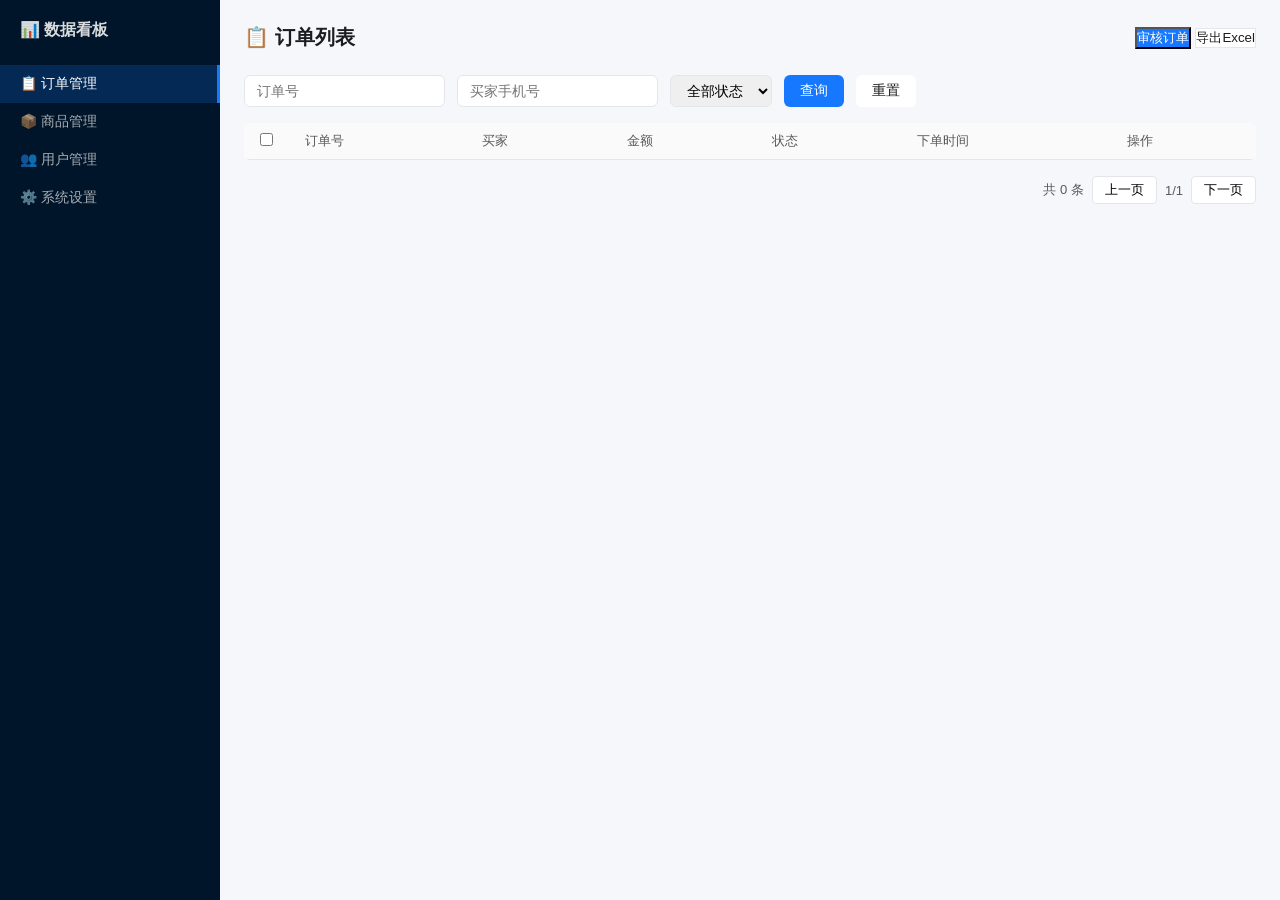
==== example/admin/index.html @ 7fd8e55f "fix: Windows encoding compat + add example directory - verify-prototype.py: add sys.stdout encoding " ====
<!DOCTYPE html>
<html lang="zh-CN">
<head><meta charset="UTF-8"><title>订单管理 - 原型示例</title>
<link rel="stylesheet" href="design-tokens.css">
<style>
*{margin:0;padding:0;box-sizing:border-box;font-family:-apple-system,'PingFang SC','Microsoft YaHei',sans-serif}
body{background:var(--brand-bg);color:var(--text-primary);min-height:100vh}
.sidebar{position:fixed;left:0;top:0;width:220px;height:100vh;background:var(--sidebar-bg);color:#fff;padding:20px 0}
.sidebar h2{padding:0 20px;font-size:16px;margin-bottom:24px;color:rgba(255,255,255,0.85)}
.sidebar a{display:block;padding:10px 20px;color:rgba(255,255,255,0.65);text-decoration:none;font-size:14px}
.sidebar a.active{background:rgba(22,119,255,0.2);color:#fff;border-right:3px solid var(--brand-primary)}
.main{margin-left:220px;padding:24px}
.header{display:flex;justify-content:space-between;align-items:center;margin-bottom:24px}
.header h1{font-size:20px}
.search-bar{display:flex;gap:12px;margin-bottom:16px;flex-wrap:wrap}
.search-bar input,.search-bar select{padding:6px 12px;border:1px solid var(--border);border-radius:var(--radius);font-size:14px}
.search-bar .btn{padding:6px 16px;border:none;border-radius:var(--radius);cursor:pointer;font-size:14px}
.btn-primary{background:var(--brand-primary);color:#fff}
.btn-outline{background:#fff;color:var(--text-primary);border:1px solid var(--border)}
table{width:100%;border-collapse:collapse;background:#fff;border-radius:var(--radius);overflow:hidden}
th{background:#FAFAFA;padding:9px 16px;text-align:left;font-size:13px;font-weight:500;color:var(--text-secondary);border-bottom:1px solid var(--border)}
td{padding:9px 16px;font-size:14px;border-bottom:1px solid #F0F0F0}
tr:hover td{background:#F5F5F5}
.status{padding:2px 8px;border-radius:4px;font-size:12px;font-weight:500}
.status-pending{background:#FFF7E6;color:#D46B08}
.status-approved{background:#F6FFED;color:#389E0D}
.status-rejected{background:#FFF1F0;color:#CF1322}
.pagination{display:flex;justify-content:flex-end;align-items:center;gap:8px;margin-top:16px;font-size:13px;color:var(--text-secondary)}
.pagination button{padding:4px 12px;border:1px solid var(--border);border-radius:4px;background:#fff;cursor:pointer}
.empty-state{text-align:center;padding:80px 20px;color:var(--text-secondary)}
.empty-state h3{font-size:16px;margin-bottom:8px;color:var(--text-primary)}
.loading-skeleton td{height:24px;background:linear-gradient(90deg,#f0f0f0 25%,#e0e0e0 50%,#f0f0f0 75%);background-size:200% 100%;animation:shimmer 1.5s infinite}
@keyframes shimmer{0%{background-position:200% 0}100%{background-position:-200% 0}}
</style></head>
<body>
<div class="sidebar">
  <h2>📊 数据看板</h2>
  <a href="#" class="active">📋 订单管理</a>
  <a href="#">📦 商品管理</a>
  <a href="#">👥 用户管理</a>
  <a href="#">⚙️ 系统设置</a>
</div>
<div class="main" id="app">
  <div class="header">
    <h1>📋 订单列表</h1>
    <div>
      <button class="btn btn-primary" onclick="showModal('modalReview')">审核订单</button>
      <button class="btn btn-outline" data-action="exportOrder">导出Excel</button>
    </div>
  </div>
  <div class="search-bar">
    <input placeholder="订单号" id="searchOrderNo">
    <input placeholder="买家手机号" id="searchPhone">
    <select id="searchStatus">
      <option value="">全部状态</option>
      <option value="pending">待审核</option>
      <option value="approved">已通过</option>
      <option value="rejected">已驳回</option>
    </select>
    <button class="btn btn-primary" data-action="search">查询</button>
    <button class="btn btn-outline" data-action="reset">重置</button>
  </div>
  <table id="orderTable">
    <thead>
      <tr>
        <th style="width:40px"><input type="checkbox" id="selectAll"></th>
        <th>订单号</th>
        <th>买家</th>
        <th>金额</th>
        <th>状态</th>
        <th>下单时间</th>
        <th>操作</th>
      </tr>
    </thead>
    <tbody id="orderBody"></tbody>
  </table>
  <div id="emptyState" class="empty-state" style="display:none">
    <h3>暂无订单数据</h3>
    <p>当前筛选条件下没有找到订单</p>
  </div>
  <div id="loadingState" class="empty-state" style="display:none">
    <h3>⏳ 加载中...</h3>
  </div>
  <div class="pagination">
    <span>共 <span id="totalCount">0</span> 条</span>
    <button id="prevPage" data-action="prevPage">上一页</button>
    <span id="pageInfo">1/1</span>
    <button id="nextPage" data-action="nextPage">下一页</button>
  </div>
</div>

<!-- 审核弹窗 -->
<div id="modalReview" class="modal-overlay" style="display:none" onclick="if(event.target===this)closeModal('modalReview')">
  <div class="modal" style="background:#fff;margin:10% auto;max-width:480px;border-radius:8px;padding:24px;box-shadow:0 6px 30px rgba(0,0,0,0.12)">
    <h3 style="margin-bottom:16px">订单审核</h3>
    <div style="margin-bottom:16px"><label style="display:block;margin-bottom:6px;font-size:14px;color:#595959">审核结果</label>
      <label><input type="radio" name="reviewAction" value="approve" checked> 通过</label>
      <label style="margin-left:16px"><input type="radio" name="reviewAction" value="reject"> 驳回</label>
    </div>
    <div style="margin-bottom:20px"><label style="display:block;margin-bottom:6px;font-size:14px;color:#595959">备注</label>
      <textarea id="reviewRemark" style="width:100%;padding:8px;border:1px solid #d9d9d9;border-radius:6px;min-height:80px;font-size:14px" placeholder="请输入审核意见（驳回时必填）"></textarea>
    </div>
    <div style="text-align:right;display:flex;gap:8px;justify-content:flex-end">
      <button class="btn btn-outline" onclick="closeModal('modalReview')">取消</button>
      <button class="btn btn-primary" onclick="submitReview()">提交</button>
    </div>
  </div>
</div>

<script src="data/mock-data.js"></script>
<script>
function renderOrders(list) {
  var tbody = document.getElementById('orderBody');
  var empty = document.getElementById('emptyState');
  if (!list || list.length === 0) {
    tbody.innerHTML = '';
    empty.style.display = 'block';
    document.getElementById('totalCount').textContent = '0';
    return;
  }
  empty.style.display = 'none';
  tbody.innerHTML = list.map(function(o) {
    var statusLabel = {pending:'待审核',approved:'已通过',rejected:'已驳回'}[o.status] || o.status;
    var statusClass = 'status-' + o.status;
    return '<tr><td><input type="checkbox" class="order-check" value="'+o.id+'"></td>' +
      '<td><a href="#" onclick="showOrderDetail(\''+o.id+'\')" style="color:#1677ff">'+o.order_no+'</a></td>' +
      '<td>'+o.customer+'</td>' +
      '<td>¥'+o.amount.toFixed(2)+'</td>' +
      '<td><span class="status '+statusClass+'">'+statusLabel+'</span></td>' +
      '<td>'+o.created_at+'</td>' +
      '<td><button class="btn btn-outline" style="padding:2px 12px;font-size:12px" onclick="showModal(\'modalReview\')">审核</button></td></tr>';
  }).join('');
  document.getElementById('totalCount').textContent = list.length;
  document.getElementById('pageInfo').textContent = '1/1';
}

// 数据加载
function loadData() {
  var loading = document.getElementById('loadingState');
  loading.style.display = 'block';
  setTimeout(function() {
    loading.style.display = 'none';
    renderOrders(MOCK.orders.list);
  }, 500);
}

// 弹窗控制
function showModal(id) { document.getElementById(id).style.display = 'block'; }
function closeModal(id) { document.getElementById(id).style.display = 'none'; }
function showOrderDetail(id) { showToast('查看订单 ' + id); }
function submitReview() { closeModal('modalReview'); showToast('审核提交成功'); }

// Toast
function showToast(msg) {
  var t = document.createElement('div');
  t.textContent = msg;
  t.style.cssText = 'position:fixed;top:24px;left:50%;transform:translateX(-50%);background:#fff;color:#333;padding:12px 24px;border-radius:8px;box-shadow:0 4px 12px rgba(0,0,0,0.15);z-index:9999';
  document.body.appendChild(t);
  setTimeout(function(){t.remove()}, 2000);
}

// 事件委托
document.addEventListener('click', function(e) {
  var el = e.target.closest('[data-action]');
  if (!el) return;
  switch(el.dataset.action) {
    case 'exportOrder': showToast('正在导出Excel...'); break;
    case 'search': showToast('搜索中...'); break;
    case 'reset': renderOrders(MOCK.orders.list); break;
    case 'nextPage': showToast('下一页'); break;
    case 'prevPage': showToast('上一页'); break;
  }
});

loadData();
</script>
</body>
</html>
---- example/admin/design-tokens.css ----
:root {
  --brand-primary: #1677FF;
  --brand-bg: #F5F7FA;
  --sidebar-bg: #001529;
  --text-primary: #1D1D1F;
  --text-secondary: #595959;
  --border: #E5E6EB;
  --radius: 6px;
}
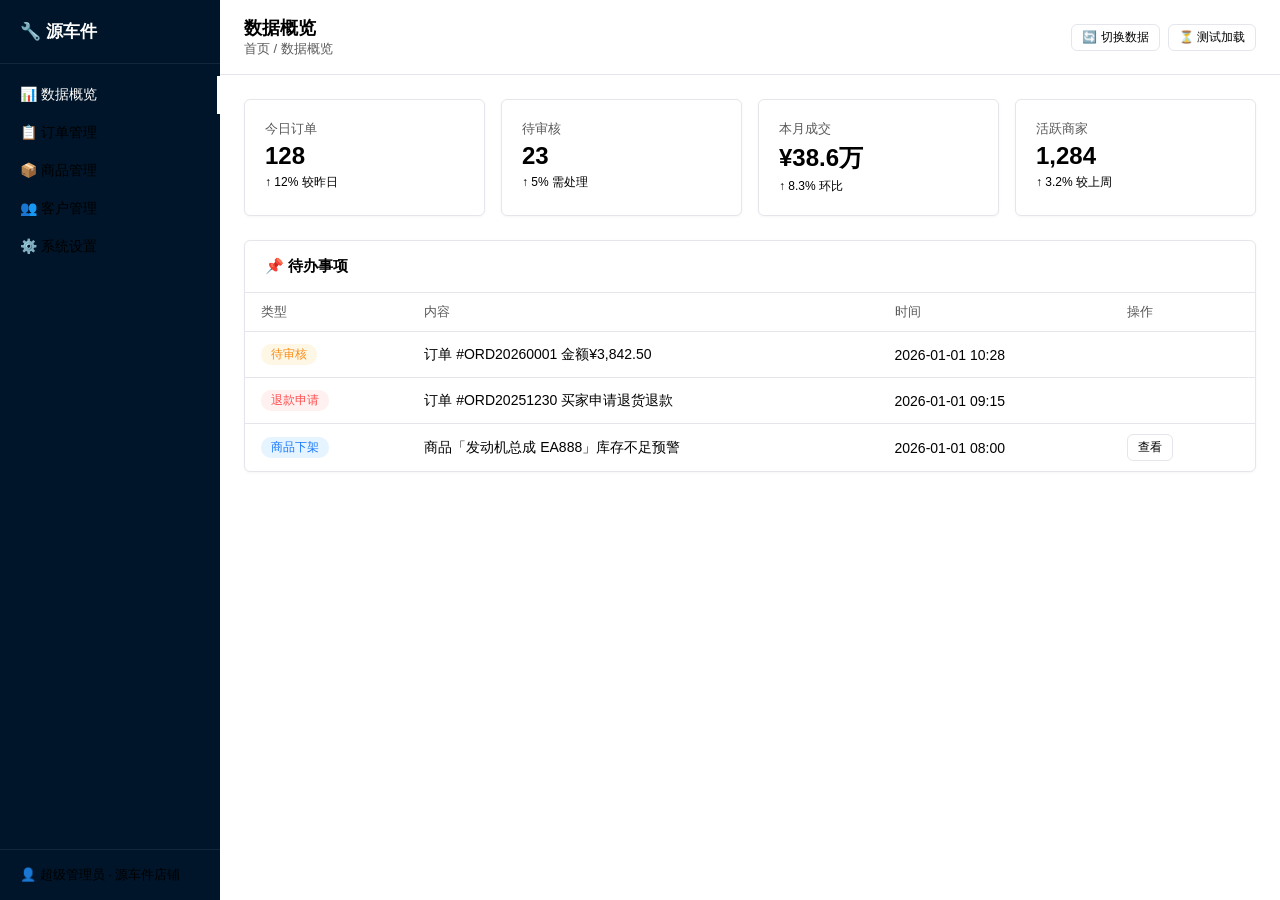
==== commit 4e158987: "feat: comprehensive interactive prototype example - 4-page order management system with navigation -" ====
--- a/example/admin/index.html
+++ b/example/admin/index.html
@@ -1,178 +1,522 @@
 <!DOCTYPE html>
 <html lang="zh-CN">
-<head><meta charset="UTF-8"><title>订单管理 - 原型示例</title>
+<head>
+<meta charset="UTF-8">
+<meta name="viewport" content="width=device-width, initial-scale=1.0">
+<title>源车件 · 商家管理后台</title>
 <link rel="stylesheet" href="design-tokens.css">
 <style>
-*{margin:0;padding:0;box-sizing:border-box;font-family:-apple-system,'PingFang SC','Microsoft YaHei',sans-serif}
-body{background:var(--brand-bg);color:var(--text-primary);min-height:100vh}
-.sidebar{position:fixed;left:0;top:0;width:220px;height:100vh;background:var(--sidebar-bg);color:#fff;padding:20px 0}
-.sidebar h2{padding:0 20px;font-size:16px;margin-bottom:24px;color:rgba(255,255,255,0.85)}
-.sidebar a{display:block;padding:10px 20px;color:rgba(255,255,255,0.65);text-decoration:none;font-size:14px}
-.sidebar a.active{background:rgba(22,119,255,0.2);color:#fff;border-right:3px solid var(--brand-primary)}
-.main{margin-left:220px;padding:24px}
-.header{display:flex;justify-content:space-between;align-items:center;margin-bottom:24px}
-.header h1{font-size:20px}
-.search-bar{display:flex;gap:12px;margin-bottom:16px;flex-wrap:wrap}
-.search-bar input,.search-bar select{padding:6px 12px;border:1px solid var(--border);border-radius:var(--radius);font-size:14px}
-.search-bar .btn{padding:6px 16px;border:none;border-radius:var(--radius);cursor:pointer;font-size:14px}
-.btn-primary{background:var(--brand-primary);color:#fff}
-.btn-outline{background:#fff;color:var(--text-primary);border:1px solid var(--border)}
-table{width:100%;border-collapse:collapse;background:#fff;border-radius:var(--radius);overflow:hidden}
-th{background:#FAFAFA;padding:9px 16px;text-align:left;font-size:13px;font-weight:500;color:var(--text-secondary);border-bottom:1px solid var(--border)}
-td{padding:9px 16px;font-size:14px;border-bottom:1px solid #F0F0F0}
-tr:hover td{background:#F5F5F5}
-.status{padding:2px 8px;border-radius:4px;font-size:12px;font-weight:500}
-.status-pending{background:#FFF7E6;color:#D46B08}
-.status-approved{background:#F6FFED;color:#389E0D}
-.status-rejected{background:#FFF1F0;color:#CF1322}
-.pagination{display:flex;justify-content:flex-end;align-items:center;gap:8px;margin-top:16px;font-size:13px;color:var(--text-secondary)}
-.pagination button{padding:4px 12px;border:1px solid var(--border);border-radius:4px;background:#fff;cursor:pointer}
-.empty-state{text-align:center;padding:80px 20px;color:var(--text-secondary)}
-.empty-state h3{font-size:16px;margin-bottom:8px;color:var(--text-primary)}
-.loading-skeleton td{height:24px;background:linear-gradient(90deg,#f0f0f0 25%,#e0e0e0 50%,#f0f0f0 75%);background-size:200% 100%;animation:shimmer 1.5s infinite}
+/* ========== Reset & Base ========== */
+*{margin:0;padding:0;box-sizing:border-box}
+body{font-family:-apple-system,'PingFang SC','Microsoft YaHei',sans-serif;
+     background:var(--bg);color:var(--text);min-height:100vh;display:flex}
+
+/* ========== Sidebar ========== */
+.sidebar{width:220px;min-height:100vh;background:var(--sidebar-bg);display:flex;flex-direction:column;flex-shrink:0}
+.sidebar .logo{padding:20px;font-size:17px;font-weight:700;color:#fff;border-bottom:1px solid rgba(255,255,255,0.08);display:flex;align-items:center;gap:10px}
+.sidebar nav{padding:12px 0;flex:1}
+.sidebar nav a{display:flex;align-items:center;gap:10px;padding:10px 20px;color:var(--sidebar-text);
+              text-decoration:none;font-size:14px;transition:all 0.2s;border-right:3px solid transparent}
+.sidebar nav a:hover{background:rgba(255,255,255,0.05);color:#fff}
+.sidebar nav a.active{background:var(--sidebar-active-bg);color:#fff;border-right-color:var(--primary)}
+.sidebar .user-info{padding:16px 20px;border-top:1px solid rgba(255,255,255,0.08);color:var(--sidebar-text);font-size:13px}
+
+/* ========== Main ========== */
+.main{flex:1;display:flex;flex-direction:column;min-height:100vh}
+.topbar{display:flex;justify-content:space-between;align-items:center;padding:16px 24px;background:#fff;
+        border-bottom:1px solid var(--border)}
+.topbar h1{font-size:18px;font-weight:600}
+.topbar .breadcrumb{font-size:13px;color:var(--text-secondary)}
+.content{padding:24px;flex:1}
+
+/* ========== Stats Cards ========== */
+.stats{display:grid;grid-template-columns:repeat(4,1fr);gap:16px;margin-bottom:24px}
+.stat-card{background:#fff;border-radius:var(--radius);padding:20px;box-shadow:0 1px 3px rgba(0,0,0,0.04);border:1px solid var(--border)}
+.stat-card .label{font-size:13px;color:var(--text-secondary);margin-bottom:4px}
+.stat-card .value{font-size:24px;font-weight:700;color:var(--text)}
+.stat-card .trend{font-size:12px;margin-top:4px}
+.stat-card .trend.up{color:var(--success)}
+.stat-card .trend.down{color:var(--danger)}
+
+/* ========== Card ========== */
+.card{background:#fff;border-radius:var(--radius);box-shadow:0 1px 3px rgba(0,0,0,0.04);border:1px solid var(--border);overflow:hidden}
+.card-header{display:flex;justify-content:space-between;align-items:center;padding:16px 20px;border-bottom:1px solid var(--border)}
+.card-header h2{font-size:15px;font-weight:600}
+.card-body{padding:0}
+
+/* ========== Table ========== */
+table{width:100%;border-collapse:collapse}
+th{background:var(--table-header);padding:10px 16px;text-align:left;font-size:13px;font-weight:500;color:var(--text-secondary);border-bottom:1px solid var(--border)}
+td{padding:10px 16px;font-size:14px;border-bottom:1px solid var(--border)}
+tr:last-child td{border-bottom:none}
+tr:hover td{background:var(--row-hover)}
+
+/* ========== Badge / Status ========== */
+.badge{display:inline-block;padding:2px 10px;border-radius:10px;font-size:12px;font-weight:500}
+.badge-blue{background:#E6F4FF;color:#1677FF}
+.badge-green{background:#F6FFED;color:#52C41A}
+.badge-orange{background:#FFF7E6;color:#FA8C16}
+.badge-red{background:#FFF1F0;color:#FF4D4F}
+.badge-default{background:#F5F5F5;color:#595959}
+
+/* ========== Search Bar ========== */
+.search-bar{display:flex;gap:10px;padding:16px 20px;flex-wrap:wrap;align-items:center}
+.search-bar input,.search-bar select{padding:7px 12px;border:1px solid var(--border);border-radius:var(--radius);font-size:14px;background:#fff;outline:none;transition:border 0.2s}
+.search-bar input:focus,.search-bar select:focus{border-color:var(--primary)}
+
+/* ========== Buttons ========== */
+.btn{display:inline-flex;align-items:center;gap:6px;padding:7px 16px;border:none;border-radius:var(--radius);
+     font-size:14px;cursor:pointer;transition:all 0.2s;text-decoration:none}
+.btn-primary{background:var(--primary);color:#fff}
+.btn-primary:hover{background:var(--primary-hover)}
+.btn-success{background:var(--success);color:#fff}
+.btn-danger{background:var(--danger);color:#fff}
+.btn-outline{background:#fff;color:var(--text);border:1px solid var(--border)}
+.btn-outline:hover{border-color:var(--primary);color:var(--primary)}
+.btn-sm{padding:4px 10px;font-size:12px}
+.btn:disabled{opacity:0.5;cursor:not-allowed}
+
+/* ========== Pagination ========== */
+.pagination{display:flex;justify-content:space-between;align-items:center;padding:12px 20px;border-top:1px solid var(--border)}
+.pagination .info{font-size:13px;color:var(--text-secondary)}
+.pagination .pages{display:flex;gap:4px}
+.pagination .pages span{padding:4px 10px;border:1px solid var(--border);border-radius:4px;font-size:13px;cursor:pointer}
+.pagination .pages span.active{background:var(--primary);color:#fff;border-color:var(--primary)}
+.pagination .pages span:hover:not(.active){border-color:var(--primary)}
+
+/* ========== Modal ========== */
+.modal-overlay{position:fixed;inset:0;background:rgba(0,0,0,0.45);z-index:1000;display:flex;align-items:center;justify-content:center}
+.modal{background:#fff;border-radius:8px;width:520px;max-width:90vw;max-height:80vh;overflow-y:auto;box-shadow:0 6px 30px rgba(0,0,0,0.12)}
+.modal-header{display:flex;justify-content:space-between;align-items:center;padding:16px 20px;border-bottom:1px solid var(--border)}
+.modal-header h3{font-size:16px;font-weight:600}
+.modal-close{width:28px;height:28px;border:none;background:none;font-size:18px;cursor:pointer;color:#999;border-radius:4px}
+.modal-close:hover{background:#f5f5f5;color:#333}
+.modal-body{padding:20px}
+.modal-footer{display:flex;justify-content:flex-end;gap:8px;padding:12px 20px;border-top:1px solid var(--border)}
+
+/* ========== Form ========== */
+.form-group{margin-bottom:16px}
+.form-group label{display:block;font-size:14px;color:var(--text);margin-bottom:6px;font-weight:500}
+.form-group input,.form-group select,.form-group textarea{width:100%;padding:7px 12px;border:1px solid var(--border);
+  border-radius:var(--radius);font-size:14px;outline:none;transition:border 0.2s;font-family:inherit}
+.form-group input:focus,.form-group select:focus,.form-group textarea:focus{border-color:var(--primary)}
+.form-group .error{border-color:var(--danger)}
+.form-group .error-msg{color:var(--danger);font-size:12px;margin-top:4px;display:none}
+.form-row{display:grid;grid-template-columns:1fr 1fr;gap:12px}
+
+/* ========== Toast ========== */
+.toast-container{position:fixed;top:20px;right:20px;z-index:9999;display:flex;flex-direction:column;gap:8px}
+.toast{padding:12px 20px;border-radius:6px;font-size:14px;box-shadow:0 4px 12px rgba(0,0,0,0.12);
+       animation:slideIn 0.3s ease;display:flex;align-items:center;gap:8px;min-width:260px}
+.toast-success{background:#F6FFED;color:#389E0D;border:1px solid #B7EB8F}
+.toast-error{background:#FFF1F0;color:#CF1322;border:1px solid #FFA39E}
+.toast-info{background:#E6F4FF;color:#1677FF;border:1px solid #91CAFF}
+@keyframes slideIn{from{transform:translateX(100%);opacity:0}to{transform:translateX(0);opacity:1}}
+
+/* ========== Empty & Loading ========== */
+.empty-state{text-align:center;padding:60px 20px;color:var(--text-secondary)}
+.empty-state .icon{font-size:48px;margin-bottom:12px;opacity:0.3}
+.empty-state p{font-size:14px;margin-bottom:16px}
+.skeleton td{height:24px;background:linear-gradient(90deg,#f0f0f0 25%,#e8e8e8 50%,#f0f0f0 75%);background-size:200% 100%;animation:shimmer 1.5s infinite}
 @keyframes shimmer{0%{background-position:200% 0}100%{background-position:-200% 0}}
-</style></head>
+
+/* ========== Tabs ========== */
+.tabs{display:flex;border-bottom:1px solid var(--border);background:#fff}
+.tab{padding:10px 20px;font-size:14px;cursor:pointer;color:var(--text-secondary);border-bottom:2px solid transparent;transition:all 0.2s}
+.tab:hover{color:var(--text)}
+.tab.active{color:var(--primary);border-bottom-color:var(--primary);font-weight:500}
+
+/* ========== Detail view ========== */
+.detail-grid{display:grid;grid-template-columns:1fr 1fr;gap:16px;padding:20px}
+.detail-item{}
+.detail-item .label{font-size:12px;color:var(--text-secondary);margin-bottom:2px}
+.detail-item .value{font-size:14px;color:var(--text)}
+
+/* ========== Hide/Show ========== */
+.hidden{display:none!important}
+</style>
+</head>
 <body>
+
+<!-- ===== Sidebar ===== -->
 <div class="sidebar">
-  <h2>📊 数据看板</h2>
-  <a href="#" class="active">📋 订单管理</a>
-  <a href="#">📦 商品管理</a>
-  <a href="#">👥 用户管理</a>
-  <a href="#">⚙️ 系统设置</a>
+  <div class="logo">🔧 源车件</div>
+  <nav>
+    <a href="#" data-page="dashboard" class="active" onclick="navigate('dashboard')">📊 数据概览</a>
+    <a href="#" data-page="orders" onclick="navigate('orders')">📋 订单管理</a>
+    <a href="#" data-page="products" onclick="navigate('products')">📦 商品管理</a>
+    <a href="#" data-page="customers" onclick="navigate('customers')">👥 客户管理</a>
+    <a href="#" data-page="settings" onclick="navigate('customers')">⚙️ 系统设置</a>
+  </nav>
+  <div class="user-info">👤 超级管理员 · 源车件店铺</div>
 </div>
-<div class="main" id="app">
-  <div class="header">
-    <h1>📋 订单列表</h1>
+
+<!-- ===== Main ===== -->
+<div class="main">
+  <div class="topbar">
     <div>
-      <button class="btn btn-primary" onclick="showModal('modalReview')">审核订单</button>
-      <button class="btn btn-outline" data-action="exportOrder">导出Excel</button>
+      <h1 id="pageTitle">数据概览</h1>
+      <div class="breadcrumb" id="breadcrumb">首页 / 数据概览</div>
+    </div>
+    <div style="display:flex;gap:8px">
+      <button class="btn btn-outline btn-sm" onclick="toggleData()">🔄 切换数据</button>
+      <button class="btn btn-outline btn-sm" onclick="showToast('info','操作成功','操作已执行')">⏳ 测试加载</button>
     </div>
   </div>
-  <div class="search-bar">
-    <input placeholder="订单号" id="searchOrderNo">
-    <input placeholder="买家手机号" id="searchPhone">
-    <select id="searchStatus">
-      <option value="">全部状态</option>
-      <option value="pending">待审核</option>
-      <option value="approved">已通过</option>
-      <option value="rejected">已驳回</option>
-    </select>
-    <button class="btn btn-primary" data-action="search">查询</button>
-    <button class="btn btn-outline" data-action="reset">重置</button>
-  </div>
-  <table id="orderTable">
-    <thead>
-      <tr>
-        <th style="width:40px"><input type="checkbox" id="selectAll"></th>
-        <th>订单号</th>
-        <th>买家</th>
-        <th>金额</th>
-        <th>状态</th>
-        <th>下单时间</th>
-        <th>操作</th>
-      </tr>
-    </thead>
-    <tbody id="orderBody"></tbody>
-  </table>
-  <div id="emptyState" class="empty-state" style="display:none">
-    <h3>暂无订单数据</h3>
-    <p>当前筛选条件下没有找到订单</p>
-  </div>
-  <div id="loadingState" class="empty-state" style="display:none">
-    <h3>⏳ 加载中...</h3>
-  </div>
-  <div class="pagination">
-    <span>共 <span id="totalCount">0</span> 条</span>
-    <button id="prevPage" data-action="prevPage">上一页</button>
-    <span id="pageInfo">1/1</span>
-    <button id="nextPage" data-action="nextPage">下一页</button>
+
+  <div class="content">
+    <!-- ===== Dashboard Page ===== -->
+    <div id="page-dashboard">
+      <div class="stats">
+        <div class="stat-card"><div class="label">今日订单</div><div class="value">128</div><div class="trend up">↑ 12% 较昨日</div></div>
+        <div class="stat-card"><div class="label">待审核</div><div class="value">23</div><div class="trend down">↑ 5% 需处理</div></div>
+        <div class="stat-card"><div class="label">本月成交</div><div class="value">¥38.6万</div><div class="trend up">↑ 8.3% 环比</div></div>
+        <div class="stat-card"><div class="label">活跃商家</div><div class="value">1,284</div><div class="trend up">↑ 3.2% 较上周</div></div>
+      </div>
+      <div class="card">
+        <div class="card-header"><h2>📌 待办事项</h2></div>
+        <div class="card-body">
+          <table><thead><tr><th>类型</th><th>内容</th><th>时间</th><th>操作</th></tr></thead>
+            <tbody>
+              <tr><td><span class="badge badge-orange">待审核</span></td><td>订单 #ORD20260001 金额¥3,842.50</td><td>2026-01-01 10:28</td><td><button class="btn btn-primary btn-sm" onclick="navigate('orders')">去处理</button></td></tr>
+              <tr><td><span class="badge badge-red">退款申请</span></td><td>订单 #ORD20251230 买家申请退货退款</td><td>2026-01-01 09:15</td><td><button class="btn btn-primary btn-sm" onclick="navigate('orders')">去处理</button></td></tr>
+              <tr><td><span class="badge badge-blue">商品下架</span></td><td>商品「发动机总成 EA888」库存不足预警</td><td>2026-01-01 08:00</td><td><button class="btn btn-outline btn-sm" onclick="navigate('products')">查看</button></td></tr>
+            </tbody>
+          </table>
+        </div>
+      </div>
+    </div>
+
+    <!-- ===== Orders Page ===== -->
+    <div id="page-orders" class="hidden">
+      <div class="card">
+        <div class="card-header"><h2>📋 订单列表</h2>
+          <div style="display:flex;gap:8px">
+            <button class="btn btn-primary btn-sm" onclick="openModal('review-modal')">✅ 审核订单</button>
+            <button class="btn btn-outline btn-sm" data-action="export">📥 导出Excel</button>
+          </div>
+        </div>
+        <div class="tabs">
+          <span class="tab active" data-tab="all" onclick="switchTab(this,'all')">全部</span>
+          <span class="tab" data-tab="pending" onclick="switchTab(this,'pending')">待审核</span>
+          <span class="tab" data-tab="approved" onclick="switchTab(this,'approved')">已通过</span>
+          <span class="tab" data-tab="shipped" onclick="switchTab(this,'shipped')">已发货</span>
+        </div>
+        <div class="search-bar">
+          <input placeholder="订单号" id="search-order">
+          <input placeholder="买家" id="search-customer">
+          <select id="search-status">
+            <option value="">全部状态</option>
+            <option value="pending">待审核</option>
+            <option value="approved">已通过</option>
+            <option value="shipped">已发货</option>
+            <option value="completed">已完成</option>
+            <option value="cancelled">已取消</option>
+          </select>
+          <button class="btn btn-primary btn-sm" data-action="search">🔍 查询</button>
+          <button class="btn btn-outline btn-sm" data-action="reset">↻ 重置</button>
+        </div>
+        <table id="order-table"><thead>
+          <tr><th style="width:36px"><input type="checkbox" id="check-all"></th>
+          <th>订单号</th><th>买家</th><th>金额</th><th>状态</th><th>下单时间</th><th style="width:160px">操作</th></tr>
+        </thead>
+        <tbody id="order-tbody"></tbody></table>
+        <div id="order-empty" class="empty-state hidden">
+          <div class="icon">📭</div><p>暂无符合条件的订单</p>
+          <button class="btn btn-outline" onclick="resetSearch()">重置筛选条件</button>
+        </div>
+        <div id="order-loading" class="empty-state hidden">
+          <div class="icon">⏳</div><p>正在加载数据...</p>
+        </div>
+        <div class="pagination" id="order-pagination">
+          <span class="info">共 <span id="total-orders">0</span> 条</span>
+          <div class="pages">
+            <span onclick="prevPage()">‹</span>
+            <span class="active">1</span>
+            <span onclick="nextPage()">›</span>
+          </div>
+        </div>
+      </div>
+    </div>
+
+    <!-- ===== Products Page ===== -->
+    <div id="page-products" class="hidden">
+      <div class="card">
+        <div class="card-header"><h2>📦 商品列表</h2>
+          <button class="btn btn-primary btn-sm" onclick="openModal('product-modal')">➕ 新增商品</button>
+        </div>
+        <div class="search-bar">
+          <input placeholder="商品名称" id="search-product">
+          <select id="search-category"><option value="">全部分类</option>
+            <option value="engine">发动机</option><option value="trans">变速箱</option>
+            <option value="elec">电子电器</option><option value="body">车身件</option>
+          </select>
+          <button class="btn btn-primary btn-sm" data-action="search">🔍 查询</button>
+          <button class="btn btn-outline btn-sm" data-action="reset">↻ 重置</button>
+        </div>
+        <table><thead><tr><th>商品名称</th><th>分类</th><th>OE号</th><th>价格</th><th>库存</th><th>状态</th><th>操作</th></tr></thead>
+          <tbody id="product-tbody"></tbody></table>
+        <div id="product-empty" class="empty-state hidden">
+          <div class="icon">📦</div><p>暂无商品</p>
+          <button class="btn btn-primary" onclick="openModal('product-modal')">新增第一个商品</button>
+        </div>
+      </div>
+    </div>
+
+    <!-- ===== Customers Page ===== -->
+    <div id="page-customers" class="hidden">
+      <div class="card">
+        <div class="card-header"><h2>👥 客户列表</h2></div>
+        <table><thead><tr><th>客户名称</th><th>联系人</th><th>手机号</th><th>累计交易</th><th>注册时间</th><th>状态</th></tr></thead>
+          <tbody id="customer-tbody"></tbody></table>
+      </div>
+    </div>
   </div>
 </div>
 
-<!-- 审核弹窗 -->
-<div id="modalReview" class="modal-overlay" style="display:none" onclick="if(event.target===this)closeModal('modalReview')">
-  <div class="modal" style="background:#fff;margin:10% auto;max-width:480px;border-radius:8px;padding:24px;box-shadow:0 6px 30px rgba(0,0,0,0.12)">
-    <h3 style="margin-bottom:16px">订单审核</h3>
-    <div style="margin-bottom:16px"><label style="display:block;margin-bottom:6px;font-size:14px;color:#595959">审核结果</label>
-      <label><input type="radio" name="reviewAction" value="approve" checked> 通过</label>
-      <label style="margin-left:16px"><input type="radio" name="reviewAction" value="reject"> 驳回</label>
-    </div>
-    <div style="margin-bottom:20px"><label style="display:block;margin-bottom:6px;font-size:14px;color:#595959">备注</label>
-      <textarea id="reviewRemark" style="width:100%;padding:8px;border:1px solid #d9d9d9;border-radius:6px;min-height:80px;font-size:14px" placeholder="请输入审核意见（驳回时必填）"></textarea>
-    </div>
-    <div style="text-align:right;display:flex;gap:8px;justify-content:flex-end">
-      <button class="btn btn-outline" onclick="closeModal('modalReview')">取消</button>
-      <button class="btn btn-primary" onclick="submitReview()">提交</button>
+<!-- ===== Toast Container ===== -->
+<div class="toast-container" id="toast-container"></div>
+
+<!-- ===== Modal: 审核弹窗 ===== -->
+<div id="review-modal" class="modal-overlay hidden" onclick="if(event.target===this)closeModal('review-modal')">
+  <div class="modal">
+    <div class="modal-header"><h3>✅ 订单审核</h3><button class="modal-close" onclick="closeModal('review-modal')">✕</button></div>
+    <div class="modal-body">
+      <div class="form-group">
+        <label>审核结果</label>
+        <div style="display:flex;gap:16px;padding-top:4px">
+          <label><input type="radio" name="reviewAction" value="approve" checked> 通过</label>
+          <label><input type="radio" name="reviewAction" value="reject" id="reject-radio"> 驳回</label>
+        </div>
+      </div>
+      <div class="form-group">
+        <label>审核意见</label>
+        <textarea id="review-remark" rows="3" placeholder="请输入审核意见（驳回时必填）"></textarea>
+      </div>
+      <div class="form-group" id="reject-reason-group" style="display:none">
+        <label>驳回原因</label>
+        <select><option>信息不完整</option><option>价格异常</option><option>库存不足</option><option>其他原因</option></select>
+      </div>
+    </div>
+    <div class="modal-footer">
+      <button class="btn btn-outline" onclick="closeModal('review-modal')">取消</button>
+      <button class="btn btn-primary" onclick="submitReview()">提交审核</button>
     </div>
   </div>
 </div>
 
-<script src="data/mock-data.js"></script>
+<!-- ===== Modal: 商品新增/编辑 ===== -->
+<div id="product-modal" class="modal-overlay hidden" onclick="if(event.target===this)closeModal('product-modal')">
+  <div class="modal">
+    <div class="modal-header"><h3>➕ 新增商品</h3><button class="modal-close" onclick="closeModal('product-modal')">✕</button></div>
+    <div class="modal-body">
+      <div class="form-row">
+        <div class="form-group"><label>商品名称 <span style="color:red">*</span></label><input placeholder="请输入商品名称" id="prod-name"></div>
+        <div class="form-group"><label>分类 <span style="color:red">*</span></label>
+          <select><option>发动机</option><option>变速箱</option><option>电子电器</option><option>车身件</option></select></div>
+      </div>
+      <div class="form-row">
+        <div class="form-group"><label>OE号 <span style="color:red">*</span></label><input placeholder="如: 06H103064C"></div>
+        <div class="form-group"><label>售价 <span style="color:red">*</span></label><input placeholder="0.00" type="number"></div>
+      </div>
+      <div class="form-row">
+        <div class="form-group"><label>库存</label><input placeholder="0" type="number" value="1"></div>
+        <div class="form-group"><label>状态</label>
+          <select><option>上架</option><option>下架</option></select></div>
+      </div>
+      <div class="form-group"><label>商品描述</label><textarea rows="3" placeholder="可选，描述商品成色、适配车型等信息"></textarea></div>
+    </div>
+    <div class="modal-footer">
+      <button class="btn btn-outline" onclick="closeModal('product-modal')">取消</button>
+      <button class="btn btn-primary" onclick="submitProduct()">保存</button>
+    </div>
+  </div>
+</div>
+
+<!-- ===== Scripts ===== -->
+<script src="../data/mock-data.js"></script>
 <script>
-function renderOrders(list) {
-  var tbody = document.getElementById('orderBody');
-  var empty = document.getElementById('emptyState');
-  if (!list || list.length === 0) {
-    tbody.innerHTML = '';
-    empty.style.display = 'block';
-    document.getElementById('totalCount').textContent = '0';
+/* ========== Navigation ========== */
+var CURRENT_PAGE = 'dashboard';
+function navigate(page) {
+  document.querySelectorAll('.main [id^="page-"]').forEach(function(p){p.classList.add('hidden')});
+  var el = document.getElementById('page-' + page);
+  if (el) el.classList.remove('hidden');
+  document.querySelectorAll('.sidebar nav a').forEach(function(a){a.classList.remove('active')});
+  var link = document.querySelector('.sidebar nav a[data-page="' + page + '"]');
+  if (link) link.classList.add('active');
+  CURRENT_PAGE = page;
+  var titles = {dashboard:'数据概览',orders:'订单管理',products:'商品管理',customers:'客户管理'};
+  document.getElementById('pageTitle').textContent = titles[page] || page;
+  document.getElementById('breadcrumb').textContent = '首页 / ' + (titles[page] || page);
+  if (page === 'orders') renderOrders();
+  if (page === 'products') renderProducts();
+  if (page === 'customers') renderCustomers();
+}
+
+/* ========== Toast ========== */
+function showToast(type, title, msg) {
+  var c = document.getElementById('toast-container');
+  var icons = {success:'✅',error:'❌',info:'ℹ️'};
+  var t = document.createElement('div');
+  t.className = 'toast toast-' + type;
+  t.innerHTML = '<span>' + (icons[type]||'') + '</span><div><strong>' + title + '</strong><br>' + msg + '</div>';
+  c.appendChild(t);
+  setTimeout(function(){t.style.opacity='0';t.style.transition='opacity 0.3s';setTimeout(function(){t.remove()},300)},2500);
+}
+
+/* ========== Modal ========== */
+function openModal(id) { document.getElementById(id).classList.remove('hidden') }
+function closeModal(id) { document.getElementById(id).classList.add('hidden') }
+document.getElementById('reject-radio')?.addEventListener('change', function() {
+  document.getElementById('reject-reason-group').style.display = this.checked ? 'block' : 'none';
+});
+function submitReview() {
+  closeModal('review-modal');
+  showToast('success','审核提交成功','订单审核结果已记录');
+}
+function submitProduct() {
+  var name = document.getElementById('prod-name').value;
+  if (!name) { showToast('error','保存失败','请填写商品名称'); return; }
+  closeModal('product-modal');
+  showToast('success','保存成功','商品「' + name + '」已添加');
+}
+
+/* ========== Data Toggle ========== */
+var dataMode = 0;
+function toggleData() {
+  dataMode = (dataMode + 1) % 3;
+  var labels = ['正常数据','空数据','加载中'];
+  showToast('info','切换: ' + labels[dataMode],'');
+  if (CURRENT_PAGE === 'orders') renderOrders();
+  if (CURRENT_PAGE === 'products') renderProducts();
+  if (CURRENT_PAGE === 'customers') renderCustomers();
+}
+
+/* ========== Orders ========== */
+var orderPage = 1;
+var orderFilter = 'all';
+function getOrders() {
+  if (dataMode === 2) return null; // loading
+  if (dataMode === 1) return [];   // empty
+  return MOCK.getOrders();
+}
+function getFilteredOrders() {
+  var all = getOrders();
+  if (!all || all.length === 0) return all;
+  var status = document.getElementById('search-status')?.value || '';
+  var keyword = (document.getElementById('search-order')?.value || '').toLowerCase();
+  var customer = (document.getElementById('search-customer')?.value || '').toLowerCase();
+  return all.filter(function(o) {
+    if (orderFilter !== 'all' && o.status !== orderFilter) return false;
+    if (status && o.status !== status) return false;
+    if (keyword && !o.order_no.toLowerCase().includes(keyword)) return false;
+    if (customer && !o.customer.toLowerCase().includes(customer)) return false;
+    return true;
+  });
+}
+function renderOrders() {
+  var tbody = document.getElementById('order-tbody');
+  var empty = document.getElementById('order-empty');
+  var loading = document.getElementById('order-loading');
+  var pagination = document.getElementById('order-pagination');
+  var total = document.getElementById('total-orders');
+
+  if (dataMode === 2) {
+    tbody.innerHTML = '<tr class="skeleton"><td></td><td></td><td></td><td></td><td></td><td></td><td></td></tr>'.repeat(5);
+    empty.classList.add('hidden'); loading.classList.remove('hidden'); pagination.classList.add('hidden');
+    setTimeout(function(){ dataMode = 0; renderOrders(); }, 1500);
     return;
   }
-  empty.style.display = 'none';
-  tbody.innerHTML = list.map(function(o) {
-    var statusLabel = {pending:'待审核',approved:'已通过',rejected:'已驳回'}[o.status] || o.status;
-    var statusClass = 'status-' + o.status;
-    return '<tr><td><input type="checkbox" class="order-check" value="'+o.id+'"></td>' +
-      '<td><a href="#" onclick="showOrderDetail(\''+o.id+'\')" style="color:#1677ff">'+o.order_no+'</a></td>' +
+
+  var orders = getFilteredOrders();
+  if (!orders || orders.length === 0) {
+    tbody.innerHTML = '';
+    empty.classList.remove('hidden'); loading.classList.add('hidden');
+    pagination.classList.add('hidden'); return;
+  }
+  empty.classList.add('hidden'); loading.classList.add('hidden'); pagination.classList.remove('hidden');
+  total.textContent = orders.length;
+
+  var statusMap = {pending:'待审核',approved:'已通过',shipped:'已发货',completed:'已完成',cancelled:'已取消'};
+  var badgeMap = {pending:'badge-orange',approved:'badge-green',shipped:'badge-blue',completed:'badge-default',cancelled:'badge-red'};
+
+  tbody.innerHTML = orders.map(function(o) {
+    return '<tr><td><input type="checkbox"></td>' +
+      '<td><a href="#" onclick="showOrderDetail(\''+o.id+'\')" style="color:var(--primary)">'+o.order_no+'</a></td>' +
       '<td>'+o.customer+'</td>' +
-      '<td>¥'+o.amount.toFixed(2)+'</td>' +
-      '<td><span class="status '+statusClass+'">'+statusLabel+'</span></td>' +
-      '<td>'+o.created_at+'</td>' +
-      '<td><button class="btn btn-outline" style="padding:2px 12px;font-size:12px" onclick="showModal(\'modalReview\')">审核</button></td></tr>';
+      '<td><strong>¥'+o.amount.toFixed(2)+'</strong></td>' +
+      '<td><span class="badge '+badgeMap[o.status]+'">'+(statusMap[o.status]||o.status)+'</span></td>' +
+      '<td style="color:var(--text-secondary);font-size:13px">'+o.created_at+'</td>' +
+      '<td>' +
+        '<button class="btn btn-primary btn-sm" onclick="openModal(\'review-modal\')">审核</button> ' +
+        '<button class="btn btn-outline btn-sm" onclick="showOrderDetail(\''+o.id+'\')">查看</button>' +
+      '</td></tr>';
   }).join('');
-  document.getElementById('totalCount').textContent = list.length;
-  document.getElementById('pageInfo').textContent = '1/1';
-}
-
-// 数据加载
-function loadData() {
-  var loading = document.getElementById('loadingState');
-  loading.style.display = 'block';
-  setTimeout(function() {
-    loading.style.display = 'none';
-    renderOrders(MOCK.orders.list);
-  }, 500);
-}
-
-// 弹窗控制
-function showModal(id) { document.getElementById(id).style.display = 'block'; }
-function closeModal(id) { document.getElementById(id).style.display = 'none'; }
-function showOrderDetail(id) { showToast('查看订单 ' + id); }
-function submitReview() { closeModal('modalReview'); showToast('审核提交成功'); }
-
-// Toast
-function showToast(msg) {
-  var t = document.createElement('div');
-  t.textContent = msg;
-  t.style.cssText = 'position:fixed;top:24px;left:50%;transform:translateX(-50%);background:#fff;color:#333;padding:12px 24px;border-radius:8px;box-shadow:0 4px 12px rgba(0,0,0,0.15);z-index:9999';
-  document.body.appendChild(t);
-  setTimeout(function(){t.remove()}, 2000);
-}
-
-// 事件委托
+}
+function showOrderDetail(id) {
+  var o = MOCK.getOrderById(id);
+  if (o) showToast('info','订单详情','#' + o.order_no + ' | ' + o.customer + ' | ¥' + o.amount.toFixed(2));
+}
+function switchTab(el, tab) {
+  document.querySelectorAll('.tabs .tab').forEach(function(t){t.classList.remove('active')});
+  el.classList.add('active');
+  orderFilter = tab;
+  renderOrders();
+}
+function resetSearch() {
+  document.getElementById('search-order').value = '';
+  document.getElementById('search-customer').value = '';
+  document.getElementById('search-status').value = '';
+  renderOrders();
+}
+function prevPage(){showToast('info','翻页','上一页')}
+function nextPage(){showToast('info','翻页','下一页')}
+
+/* ========== Products ========== */
+function renderProducts() {
+  var tbody = document.getElementById('product-tbody');
+  var empty = document.getElementById('product-empty');
+  if (dataMode === 1) { tbody.innerHTML = ''; empty.classList.remove('hidden'); return; }
+  empty.classList.add('hidden');
+  var products = MOCK.getProducts();
+  tbody.innerHTML = products.map(function(p) {
+    return '<tr><td><a href="#" style="color:var(--primary)">'+p.name+'</a></td>' +
+      '<td>'+p.category+'</td><td style="font-size:13px;color:var(--text-secondary)">'+p.oe+'</td>' +
+      '<td><strong>¥'+p.price.toFixed(2)+'</strong></td>' +
+      '<td>'+p.stock+'</td>' +
+      '<td><span class="badge '+(p.status==='上架'?'badge-green':'badge-default')+'">'+p.status+'</span></td>' +
+      '<td><button class="btn btn-outline btn-sm" onclick="showToast(\'info\',\'编辑商品\',\''+p.name+'\')">编辑</button></td></tr>';
+  }).join('');
+}
+
+/* ========== Customers ========== */
+function renderCustomers() {
+  var tbody = document.getElementById('customer-tbody');
+  var customers = MOCK.getCustomers();
+  tbody.innerHTML = customers.map(function(c) {
+    return '<tr><td><strong>'+c.name+'</strong></td><td>'+c.contact+'</td>' +
+      '<td>'+c.phone+'</td><td><strong>¥'+c.total.toFixed(2)+'</strong></td>' +
+      '<td style="color:var(--text-secondary);font-size:13px">'+c.reg_date+'</td>' +
+      '<td><span class="badge '+(c.status==='active'?'badge-green':'badge-default')+'">'+(c.status==='active'?'活跃':' inactive')+'</span></td></tr>';
+  }).join('');
+}
+
+/* ========== Event Delegation for data-action ========== */
 document.addEventListener('click', function(e) {
   var el = e.target.closest('[data-action]');
   if (!el) return;
   switch(el.dataset.action) {
-    case 'exportOrder': showToast('正在导出Excel...'); break;
-    case 'search': showToast('搜索中...'); break;
-    case 'reset': renderOrders(MOCK.orders.list); break;
-    case 'nextPage': showToast('下一页'); break;
-    case 'prevPage': showToast('上一页'); break;
+    case 'search': renderOrders(); break;
+    case 'reset': resetSearch(); break;
+    case 'export': showToast('success','导出成功','Excel文件已生成，请查看下载列表'); break;
   }
 });
 
-loadData();
+/* ========== Init ========== */
+renderOrders();
+renderProducts();
+renderCustomers();
 </script>
 </body>
 </html>
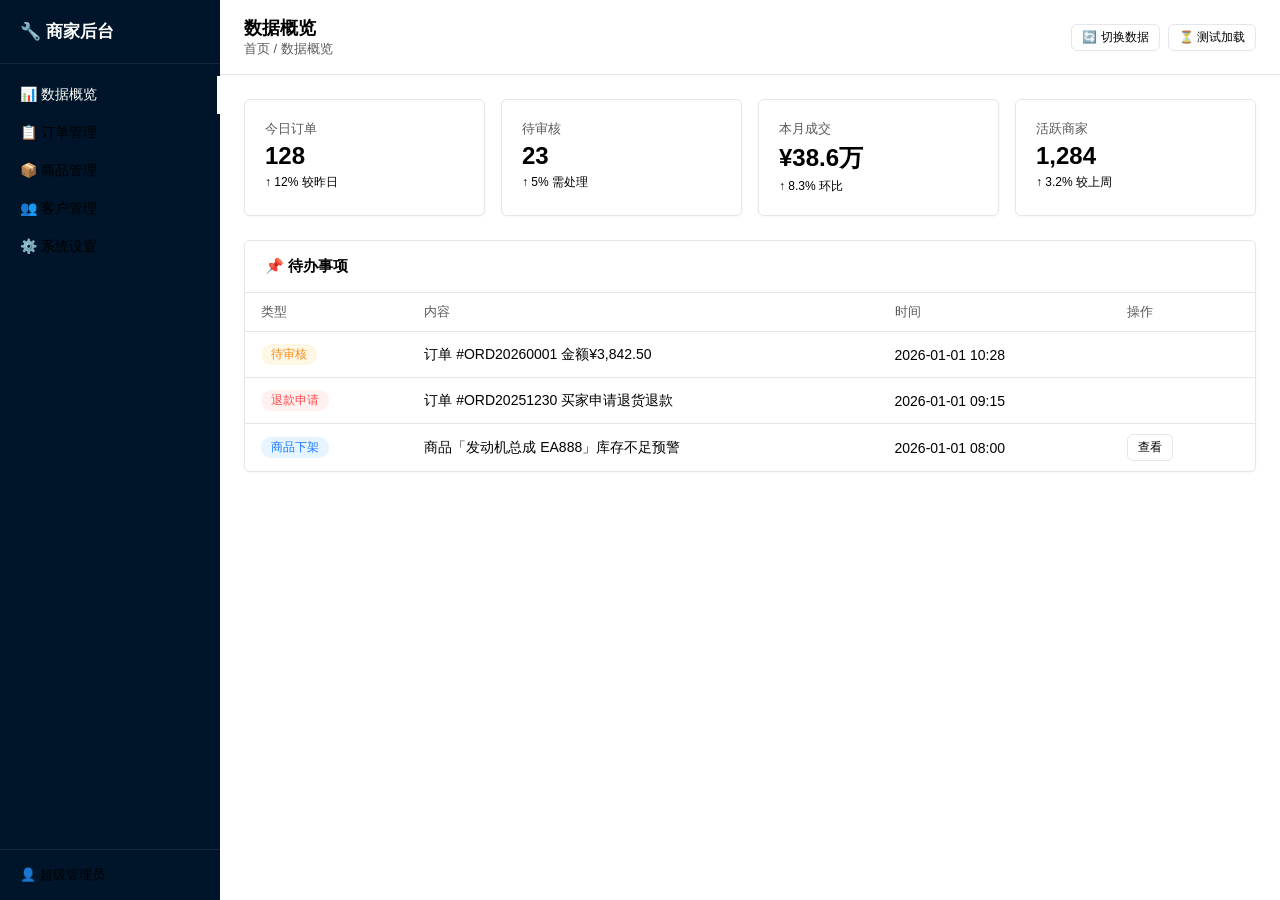
==== commit 72522862: "fix: remove company-specific branding from example" ====
--- a/example/admin/index.html
+++ b/example/admin/index.html
@@ -3,7 +3,7 @@
 <head>
 <meta charset="UTF-8">
 <meta name="viewport" content="width=device-width, initial-scale=1.0">
-<title>源车件 · 商家管理后台</title>
+<title>商家管理后台 · 原型示例</title>
 <link rel="stylesheet" href="design-tokens.css">
 <style>
 /* ========== Reset & Base ========== */
@@ -140,7 +140,7 @@
 
 <!-- ===== Sidebar ===== -->
 <div class="sidebar">
-  <div class="logo">🔧 源车件</div>
+  <div class="logo">🔧 商家后台</div>
   <nav>
     <a href="#" data-page="dashboard" class="active" onclick="navigate('dashboard')">📊 数据概览</a>
     <a href="#" data-page="orders" onclick="navigate('orders')">📋 订单管理</a>
@@ -148,7 +148,7 @@
     <a href="#" data-page="customers" onclick="navigate('customers')">👥 客户管理</a>
     <a href="#" data-page="settings" onclick="navigate('customers')">⚙️ 系统设置</a>
   </nav>
-  <div class="user-info">👤 超级管理员 · 源车件店铺</div>
+  <div class="user-info">👤 超级管理员</div>
 </div>
 
 <!-- ===== Main ===== -->
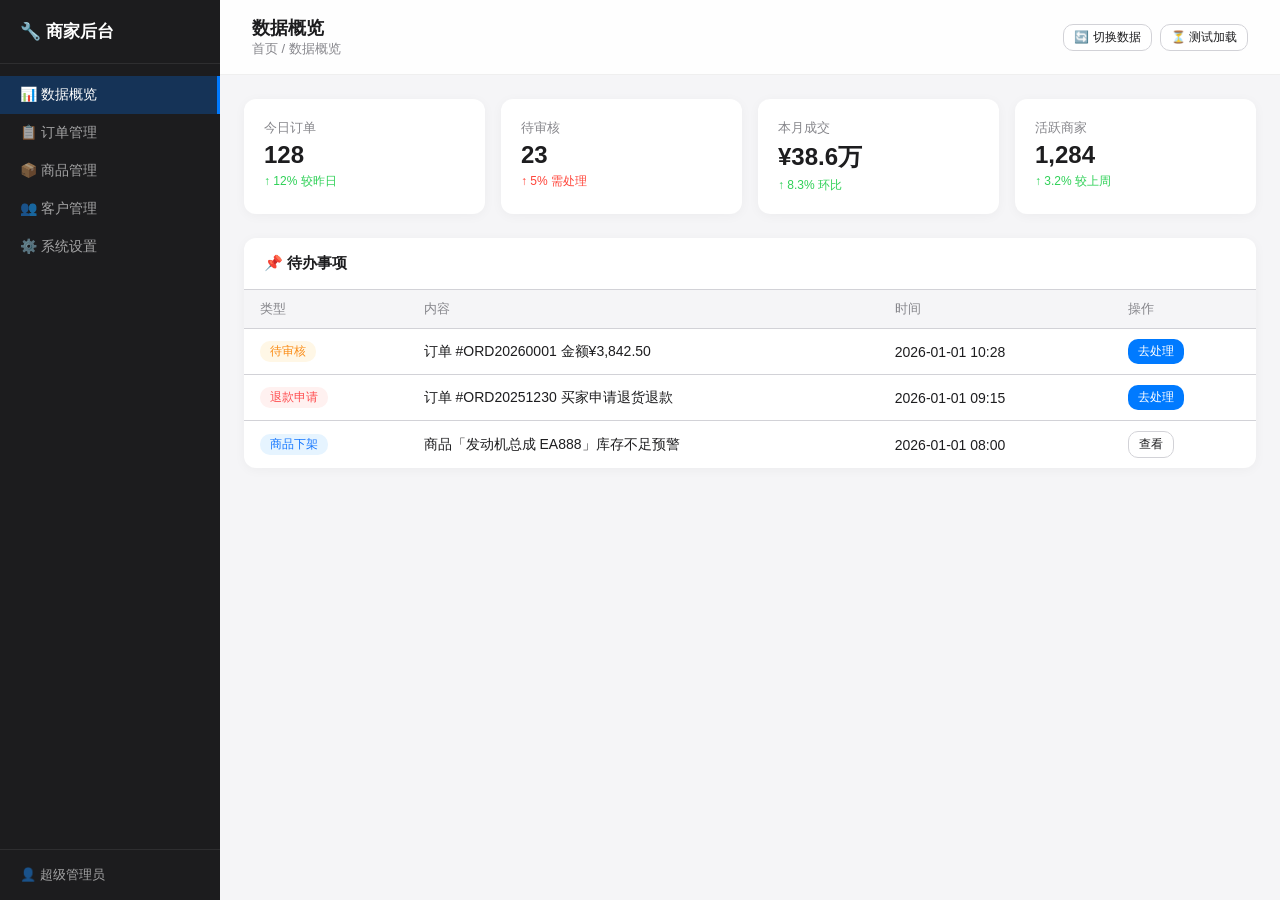
==== commit 07c6e22b: "style: apply Apple design system to merchant backend prototype - Apple color palette (#007AFF primar" ====
--- a/example/admin/index.html
+++ b/example/admin/index.html
@@ -8,7 +8,7 @@
 <style>
 /* ========== Reset & Base ========== */
 *{margin:0;padding:0;box-sizing:border-box}
-body{font-family:-apple-system,'PingFang SC','Microsoft YaHei',sans-serif;
+body{font-family:-apple-system,'Helvetica Neue','PingFang SC','SF Pro Display',sans-serif;
      background:var(--bg);color:var(--text);min-height:100vh;display:flex}
 
 /* ========== Sidebar ========== */
@@ -23,15 +23,15 @@
 
 /* ========== Main ========== */
 .main{flex:1;display:flex;flex-direction:column;min-height:100vh}
-.topbar{display:flex;justify-content:space-between;align-items:center;padding:16px 24px;background:#fff;
-        border-bottom:1px solid var(--border)}
+.topbar{display:flex;justify-content:space-between;align-items:center;padding:16px 32px;background:rgba(255,255,255,0.85);-webkit-backdrop-filter:blur(20px);backdrop-filter:blur(20px);
+        border-bottom:1px solid rgba(0,0,0,0.06)}
 .topbar h1{font-size:18px;font-weight:600}
 .topbar .breadcrumb{font-size:13px;color:var(--text-secondary)}
 .content{padding:24px;flex:1}
 
 /* ========== Stats Cards ========== */
 .stats{display:grid;grid-template-columns:repeat(4,1fr);gap:16px;margin-bottom:24px}
-.stat-card{background:#fff;border-radius:var(--radius);padding:20px;box-shadow:0 1px 3px rgba(0,0,0,0.04);border:1px solid var(--border)}
+.stat-card{background:#fff;border-radius:12px;padding:20px;box-shadow:0 2px 12px rgba(0,0,0,0.04);border:none}
 .stat-card .label{font-size:13px;color:var(--text-secondary);margin-bottom:4px}
 .stat-card .value{font-size:24px;font-weight:700;color:var(--text)}
 .stat-card .trend{font-size:12px;margin-top:4px}
@@ -39,7 +39,7 @@
 .stat-card .trend.down{color:var(--danger)}
 
 /* ========== Card ========== */
-.card{background:#fff;border-radius:var(--radius);box-shadow:0 1px 3px rgba(0,0,0,0.04);border:1px solid var(--border);overflow:hidden}
+.card{background:#fff;border-radius:12px;box-shadow:0 2px 12px rgba(0,0,0,0.04);border:none;overflow:hidden}
 .card-header{display:flex;justify-content:space-between;align-items:center;padding:16px 20px;border-bottom:1px solid var(--border)}
 .card-header h2{font-size:15px;font-weight:600}
 .card-body{padding:0}
--- a/example/admin/design-tokens.css
+++ b/example/admin/design-tokens.css
@@ -1,9 +1,17 @@
 :root {
-  --brand-primary: #1677FF;
-  --brand-bg: #F5F7FA;
-  --sidebar-bg: #001529;
-  --text-primary: #1D1D1F;
-  --text-secondary: #595959;
-  --border: #E5E6EB;
-  --radius: 6px;
+  --primary: #007AFF;
+  --primary-hover: #4096FF;
+  --bg: #F5F5F7;
+  --text: #1D1D1F;
+  --text-secondary: #86868B;
+  --sidebar-bg: #1C1C1E;
+  --sidebar-text: rgba(255,255,255,0.6);
+  --sidebar-active-bg: rgba(0,122,255,0.25);
+  --border: #D2D2D7;
+  --success: #30D158;
+  --danger: #FF453A;
+  --radius: 10px;
+  --table-header: #F5F5F7;
+  --row-hover: #F5F5F7;
+  --card-shadow: 0 2px 12px rgba(0,0,0,0.04);
 }
